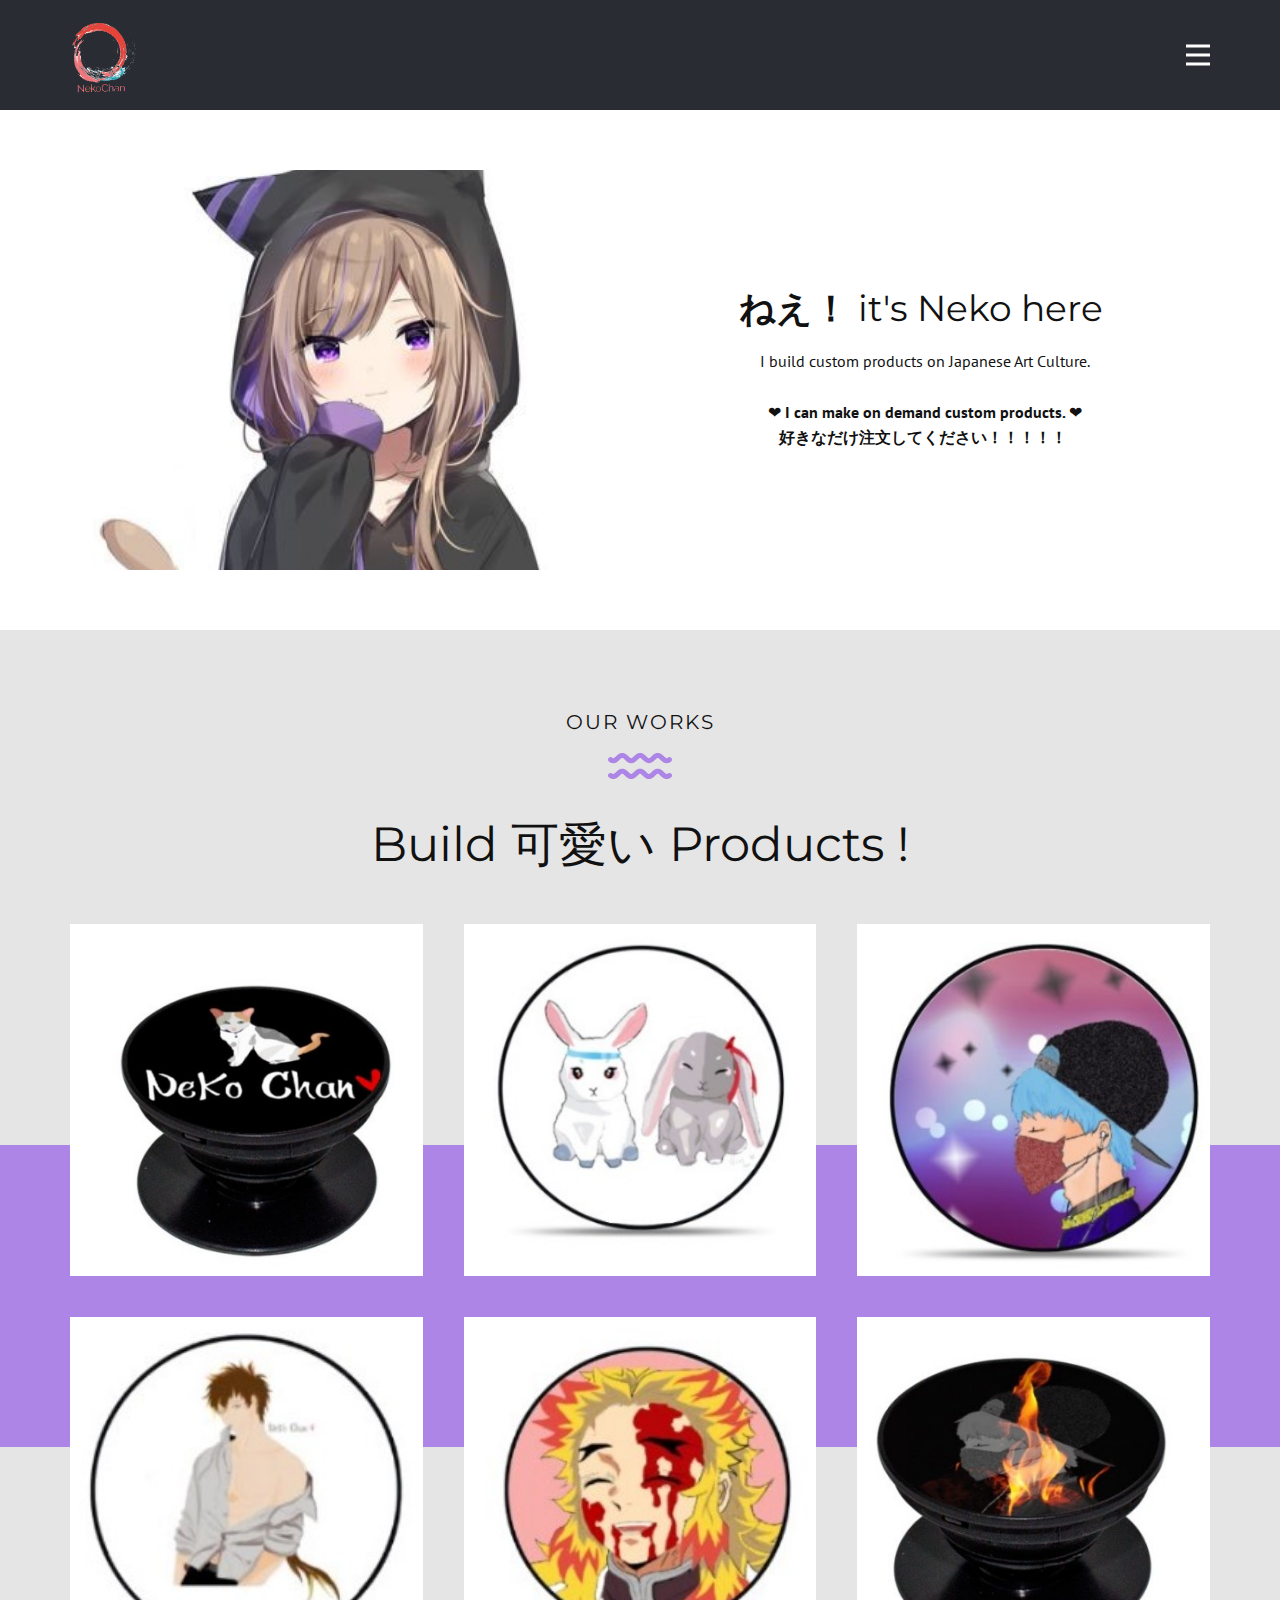
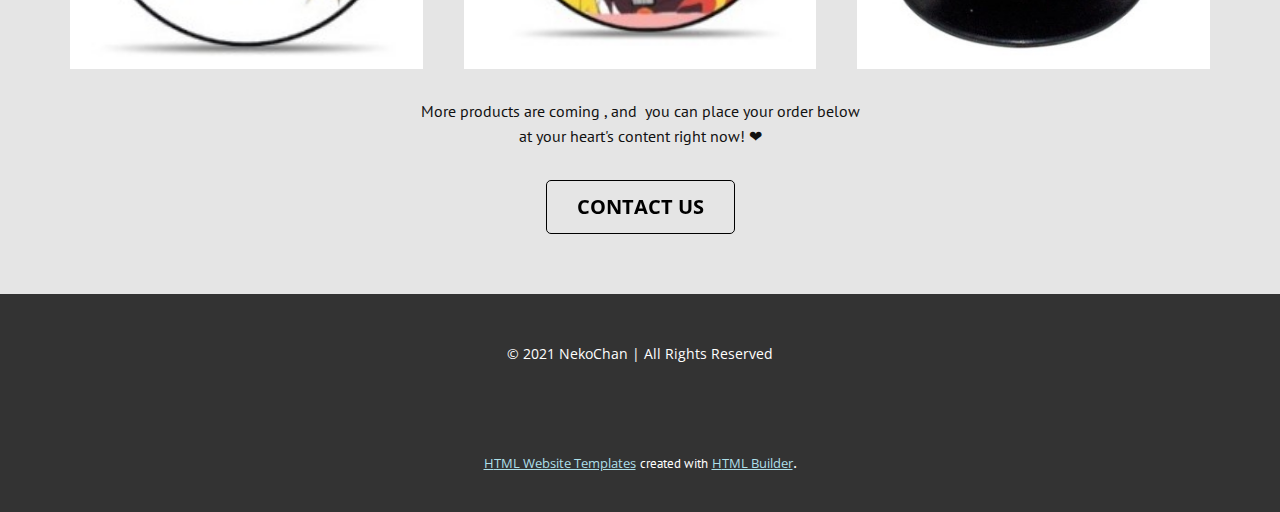
==== Base.html @ 0c1bdc20 "Final Push for setting up !" ====
<!DOCTYPE html>
<html style="font-size: 16px;"><head>
    <meta name="viewport" content="width=device-width, initial-scale=1.0">
    <meta charset="utf-8">
    <meta name="keywords" content="Anime , Japanese , Weeb , Manga , Geek , Nerd , Art , PopSockets , Cases , Phone Cover , Mobile Cover">
    <meta name="description" content="Japanese Culture , Weeb , Anime &amp; Nerdy products available on request! ">
    <meta name="page_type" content="np-template-header-footer-from-plugin">
    <title>NekoArt</title>
    <link rel="stylesheet" href="nicepage.css" media="screen">
<link rel="stylesheet" href="Base.css" media="screen">
    <script class="u-script" type="text/javascript" src="jquery-1.9.1.min.js" defer=""></script>
    <script class="u-script" type="text/javascript" src="nicepage.js" defer=""></script>
    <meta name="generator" content="Nicepage 3.20.5, nicepage.com">
    <meta property="og:title" content="NekoChan's ">
    <meta property="og:description" content="Anime Products for sale!">
    <meta property="og:image" content="images/CzbiLQWb.jpg">
    <link id="u-theme-google-font" rel="stylesheet" href="https://fonts.googleapis.com/css?family=Montserrat:100,100i,200,200i,300,300i,400,400i,500,500i,600,600i,700,700i,800,800i,900,900i|Open+Sans:300,300i,400,400i,600,600i,700,700i,800,800i">
    <link id="u-page-google-font" rel="stylesheet" href="https://fonts.googleapis.com/css?family=PT+Sans:400,400i,700,700i|Montserrat:100,100i,200,200i,300,300i,400,400i,500,500i,600,600i,700,700i,800,800i,900,900i">
    
    
    
    <script type="application/ld+json">{
		"@context": "http://schema.org",
		"@type": "Organization",
		"name": "",
		"logo": "images/logo_150.png"
}</script>
    <meta name="theme-color" content="#47b2c9">
    <meta property="og:type" content="website">
  </head>
  <body class="u-body"><header class="u-clearfix u-header u-palette-5-dark-3 u-header" id="sec-a6db"><div class="u-clearfix u-sheet u-sheet-1">
        <a href="https://nicepage.com" class="u-image u-logo u-image-1" data-image-width="139" data-image-height="150">
          <img src="images/logo_150.png" class="u-logo-image u-logo-image-1" data-image-width="72.6262">
        </a>
        <nav class="u-menu u-menu-dropdown u-offcanvas u-menu-1" data-responsive-from="XL">
          <div class="menu-collapse" style="font-size: 1rem; letter-spacing: 0px; font-weight: 700;" wfd-invisible="true">
            <a class="u-button-style u-custom-active-border-color u-custom-border u-custom-border-color u-custom-borders u-custom-hover-border-color u-custom-left-right-menu-spacing u-custom-padding-bottom u-custom-text-active-color u-custom-text-color u-custom-text-hover-color u-custom-top-bottom-menu-spacing u-nav-link u-text-active-palette-1-base u-text-hover-palette-2-base" href="#">
              <svg><use xlink:href="#menu-hamburger"></use></svg>
              <svg version="1.1" xmlns="http://www.w3.org/2000/svg" xmlns:xlink="http://www.w3.org/1999/xlink"><defs><symbol id="menu-hamburger" viewBox="0 0 16 16" style="width: 16px; height: 16px;"><rect y="1" width="16" height="2"></rect><rect y="7" width="16" height="2"></rect><rect y="13" width="16" height="2"></rect>
</symbol>
</defs></svg>
            </a>
          </div>
          <div class="u-custom-menu u-nav-container" wfd-invisible="true">
            <ul class="u-nav u-spacing-20 u-unstyled u-nav-1"><li class="u-nav-item"><a class="u-border-active-palette-1-base u-border-hover-palette-1-base u-button-style u-nav-link u-text-active-palette-1-base u-text-grey-90 u-text-hover-palette-2-base" href="https://www.deviantart.com/xnekoxchan" target="_blank" style="padding: 10px;">About me</a>
</li><li class="u-nav-item"><a class="u-border-active-palette-1-base u-border-hover-palette-1-base u-button-style u-nav-link u-text-active-palette-1-base u-text-grey-90 u-text-hover-palette-2-base" href="https://www.instagram.com/_neko_chan___/" target="_blank" style="padding: 10px;">Instagram</a>
</li><li class="u-nav-item"><a class="u-border-active-palette-1-base u-border-hover-palette-1-base u-button-style u-nav-link u-text-active-palette-1-base u-text-grey-90 u-text-hover-palette-2-base" href="https://www.behance.net/piyalichakrab1" target="_blank" style="padding: 10px;">Contact Me ❤</a>
</li></ul>
          </div>
          <div class="u-custom-menu u-nav-container-collapse" wfd-invisible="true">
            <div class="u-black u-container-style u-inner-container-layout u-opacity u-opacity-95 u-sidenav">
              <div class="u-sidenav-overflow">
                <div class="u-menu-close"></div>
                <ul class="u-align-center u-nav u-popupmenu-items u-unstyled u-nav-2"><li class="u-nav-item"><a class="u-button-style u-nav-link" href="https://www.deviantart.com/xnekoxchan" target="_blank" style="padding: 10px;">About me</a>
</li><li class="u-nav-item"><a class="u-button-style u-nav-link" href="https://www.instagram.com/_neko_chan___/" target="_blank" style="padding: 10px;">Instagram</a>
</li><li class="u-nav-item"><a class="u-button-style u-nav-link" href="https://www.behance.net/piyalichakrab1" target="_blank" style="padding: 10px;">Contact Me ❤</a>
</li></ul>
              </div>
            </div>
            <div class="u-black u-menu-overlay u-opacity u-opacity-70" wfd-invisible="true"></div>
          </div>
        </nav>
      </div></header> 
    <section class="u-clearfix u-section-1" id="sec-93fe">
      <div class="u-clearfix u-sheet u-sheet-1">
        <div class="u-clearfix u-expanded-width u-layout-wrap u-layout-wrap-1">
          <div class="u-layout">
            <div class="u-layout-row">
              <div class="u-container-style u-image u-layout-cell u-size-30 u-image-1" data-image-width="400" data-image-height="400">
                <div class="u-container-layout u-valign-top u-container-layout-1"></div>
              </div>
              <div class="u-align-center u-container-style u-layout-cell u-size-30 u-layout-cell-2">
                <div class="u-container-layout u-valign-middle u-container-layout-2">
                  <h2 class="u-text u-text-default u-text-1">
                    <span style="font-weight: 700;"> ねえ！</span>&nbsp;it's Neko here&nbsp;
                  </h2>
                  <p class="u-text u-text-2">I build custom products on Japanese Art Culture.<br>
                    <br>❤<span style="font-weight: 700;"> I can make on demand custom products. </span>❤<br>
                    <span style="font-weight: 700;">好きなだけ注文してください！！！！！&nbsp;</span>
                    <br>
                  </p>
                </div>
              </div>
            </div>
          </div>
        </div>
      </div>
    </section>
    <section class="u-align-center u-clearfix u-grey-10 u-section-2" id="sec-4946">
      <h5 class="u-text u-text-default u-text-1">our works</h5><span class="u-icon u-icon-circle u-text-palette-4-light-1 u-icon-1"><svg class="u-svg-link" preserveAspectRatio="xMidYMin slice" viewBox="0 0 512 512" style=""><use xlink:href="#svg-9112"></use></svg><svg class="u-svg-content" viewBox="0 0 512 512" id="svg-9112"><path d="m469.539 360.599c-12.87 0-25.74-4.721-36.002-14.162l-26.416-24.304c-5.116-4.708-12.813-4.684-17.902.058l-25.486 23.749c-20.328 18.943-52.175 18.944-72.503 0l-25.486-23.749c-5.088-4.74-12.784-4.766-17.902-.058l-26.416 24.303c-20.525 18.884-51.48 18.883-72.005 0l-26.559-24.436c-5.084-4.678-12.754-4.679-17.839 0l-26.559 24.435c-20.525 18.883-51.48 18.884-72.005 0-8.129-7.479-8.656-20.131-1.178-28.26 7.478-8.128 20.131-8.657 28.26-1.178 5.086 4.679 12.754 4.678 17.84 0l26.559-24.435c20.524-18.883 51.48-18.883 72.004 0l26.56 24.436c5.085 4.678 12.755 4.679 17.84 0l26.415-24.303c9.862-9.073 22.641-14.064 36-14.064h.172c13.422.043 26.236 5.12 36.082 14.295l25.486 23.749c5.12 4.771 12.844 4.771 17.964 0l25.486-23.749c9.846-9.175 22.66-14.251 36.082-14.294 13.404-.019 26.268 4.952 36.172 14.064l26.416 24.303c5.085 4.678 12.755 4.679 17.84 0 8.128-7.479 20.781-6.951 28.26 1.178s6.951 20.781-1.178 28.26c-10.262 9.441-23.132 14.162-36.002 14.162zm36.002-141.163c8.129-7.479 8.656-20.131 1.178-28.26s-20.131-8.657-28.26-1.178c-5.085 4.679-12.755 4.679-17.84 0l-26.416-24.303c-9.904-9.112-22.769-14.082-36.172-14.064-13.422.043-26.236 5.12-36.082 14.294l-25.486 23.749c-5.12 4.771-12.844 4.771-17.964 0l-25.486-23.749c-9.846-9.175-22.66-14.252-36.082-14.295-.057 0-.114 0-.172 0-13.36 0-26.139 4.991-36 14.064l-26.415 24.303c-5.085 4.679-12.755 4.679-17.84 0l-26.56-24.436c-20.524-18.883-51.48-18.882-72.004 0l-26.559 24.435c-5.086 4.678-12.754 4.679-17.84 0-8.128-7.479-20.782-6.951-28.26 1.178-7.479 8.128-6.951 20.781 1.178 28.26 20.524 18.883 51.479 18.883 72.005 0l26.559-24.435c5.085-4.679 12.755-4.679 17.839 0l26.56 24.436c20.524 18.883 51.479 18.883 72.005 0l26.416-24.303c5.118-4.708 12.814-4.682 17.902.058l25.486 23.749c20.329 18.944 52.176 18.943 72.503 0l25.486-23.749c5.089-4.742 12.786-4.765 17.902-.058l26.416 24.304c10.262 9.441 23.132 14.162 36.002 14.162 12.869.001 25.739-4.72 36.001-14.162z"></path></svg></span>
      <h1 class="u-text u-text-2"> Build ​可愛い&nbsp;Products !</h1>
      <div class="u-expanded-width u-palette-4-light-1 u-shape u-shape-rectangle u-shape-1"></div>
      <div class="u-gallery u-layout-grid u-lightbox u-show-text-on-hover u-gallery-1">
        <div class="u-gallery-inner u-gallery-inner-1">
          <div class="u-effect-fade u-effect-hover-zoom u-gallery-item">
            <div class="u-back-slide" data-image-width="424" data-image-height="411">
              <img class="u-back-image u-expanded" src="images/pop1.jpg">
            </div>
            <div class="u-over-slide u-shading u-over-slide-1">
              <h3 class="u-gallery-heading"></h3>
              <p class="u-gallery-text"></p>
            </div>
          </div>
          <div class="u-effect-fade u-effect-hover-zoom u-gallery-item">
            <div class="u-back-slide" data-image-width="366" data-image-height="306">
              <img class="u-back-image u-expanded" src="images/pop2.jpg">
            </div>
            <div class="u-over-slide u-shading u-over-slide-2">
              <h3 class="u-gallery-heading"></h3>
              <p class="u-gallery-text"></p>
            </div>
          </div>
          <div class="u-effect-fade u-effect-hover-zoom u-gallery-item">
            <div class="u-back-slide" data-image-width="315" data-image-height="311">
              <img class="u-back-image u-expanded" src="images/pop4.jpg">
            </div>
            <div class="u-over-slide u-shading u-over-slide-3">
              <h3 class="u-gallery-heading"></h3>
              <p class="u-gallery-text"></p>
            </div>
          </div>
          <div class="u-effect-fade u-effect-hover-zoom u-gallery-item">
            <div class="u-back-slide" data-image-width="253" data-image-height="216">
              <img class="u-back-image u-expanded" src="images/pop8.jpg">
            </div>
            <div class="u-over-slide u-shading u-over-slide-4">
              <h3 class="u-gallery-heading"></h3>
              <p class="u-gallery-text"></p>
            </div>
          </div>
          <div class="u-effect-fade u-effect-hover-zoom u-gallery-item">
            <div class="u-back-slide" data-image-width="274" data-image-height="240">
              <img class="u-back-image u-expanded" src="images/pop7.jpg">
            </div>
            <div class="u-over-slide u-shading u-over-slide-5">
              <h3 class="u-gallery-heading"></h3>
              <p class="u-gallery-text"></p>
            </div>
          </div>
          <div class="u-effect-fade u-effect-hover-zoom u-gallery-item">
            <div class="u-back-slide" data-image-width="419" data-image-height="383">
              <img class="u-back-image u-expanded" src="images/pop5.jpg">
            </div>
            <div class="u-over-slide u-shading u-over-slide-6">
              <h3 class="u-gallery-heading"></h3>
              <p class="u-gallery-text"></p>
            </div>
          </div>
        </div>
      </div>
      <p class="u-text u-text-3">More products are coming , and&nbsp; you can place your order below at your heart's content right now! ❤</p>
      <a href="https://www.instagram.com/_neko_chan___/" class="u-border-1 u-border-black u-border-hover-grey-25 u-btn u-btn-round u-button-style u-hover-palette-2-light-1 u-none u-radius-5 u-text-active-white u-text-black u-text-hover-white u-btn-1" data-animation-name="flash" data-animation-duration="1000" data-animation-delay="0" data-animation-direction="" target="_blank">Contact Us</a>
    </section>
    
    
    <footer class="u-align-center u-clearfix u-footer u-grey-80 u-footer" id="sec-c599"><div class="u-clearfix u-sheet u-sheet-1">
        <p class="u-small-text u-text u-text-variant u-text-1"> © 2021 NekoChan | All Rights Reserved</p>
      </div></footer>
    <section class="u-backlink u-clearfix u-grey-80">
      <a class="u-link" href="https://nicepage.com/html-templates" target="_blank">
        <span>HTML Website Templates</span>
      </a>
      <p class="u-text">
        <span>created with</span>
      </p>
      <a class="u-link" href="https://nicepage.com/html-website-builder" target="_blank">
        <span>HTML Builder</span>
      </a>. 
    </section>
  
</body></html>
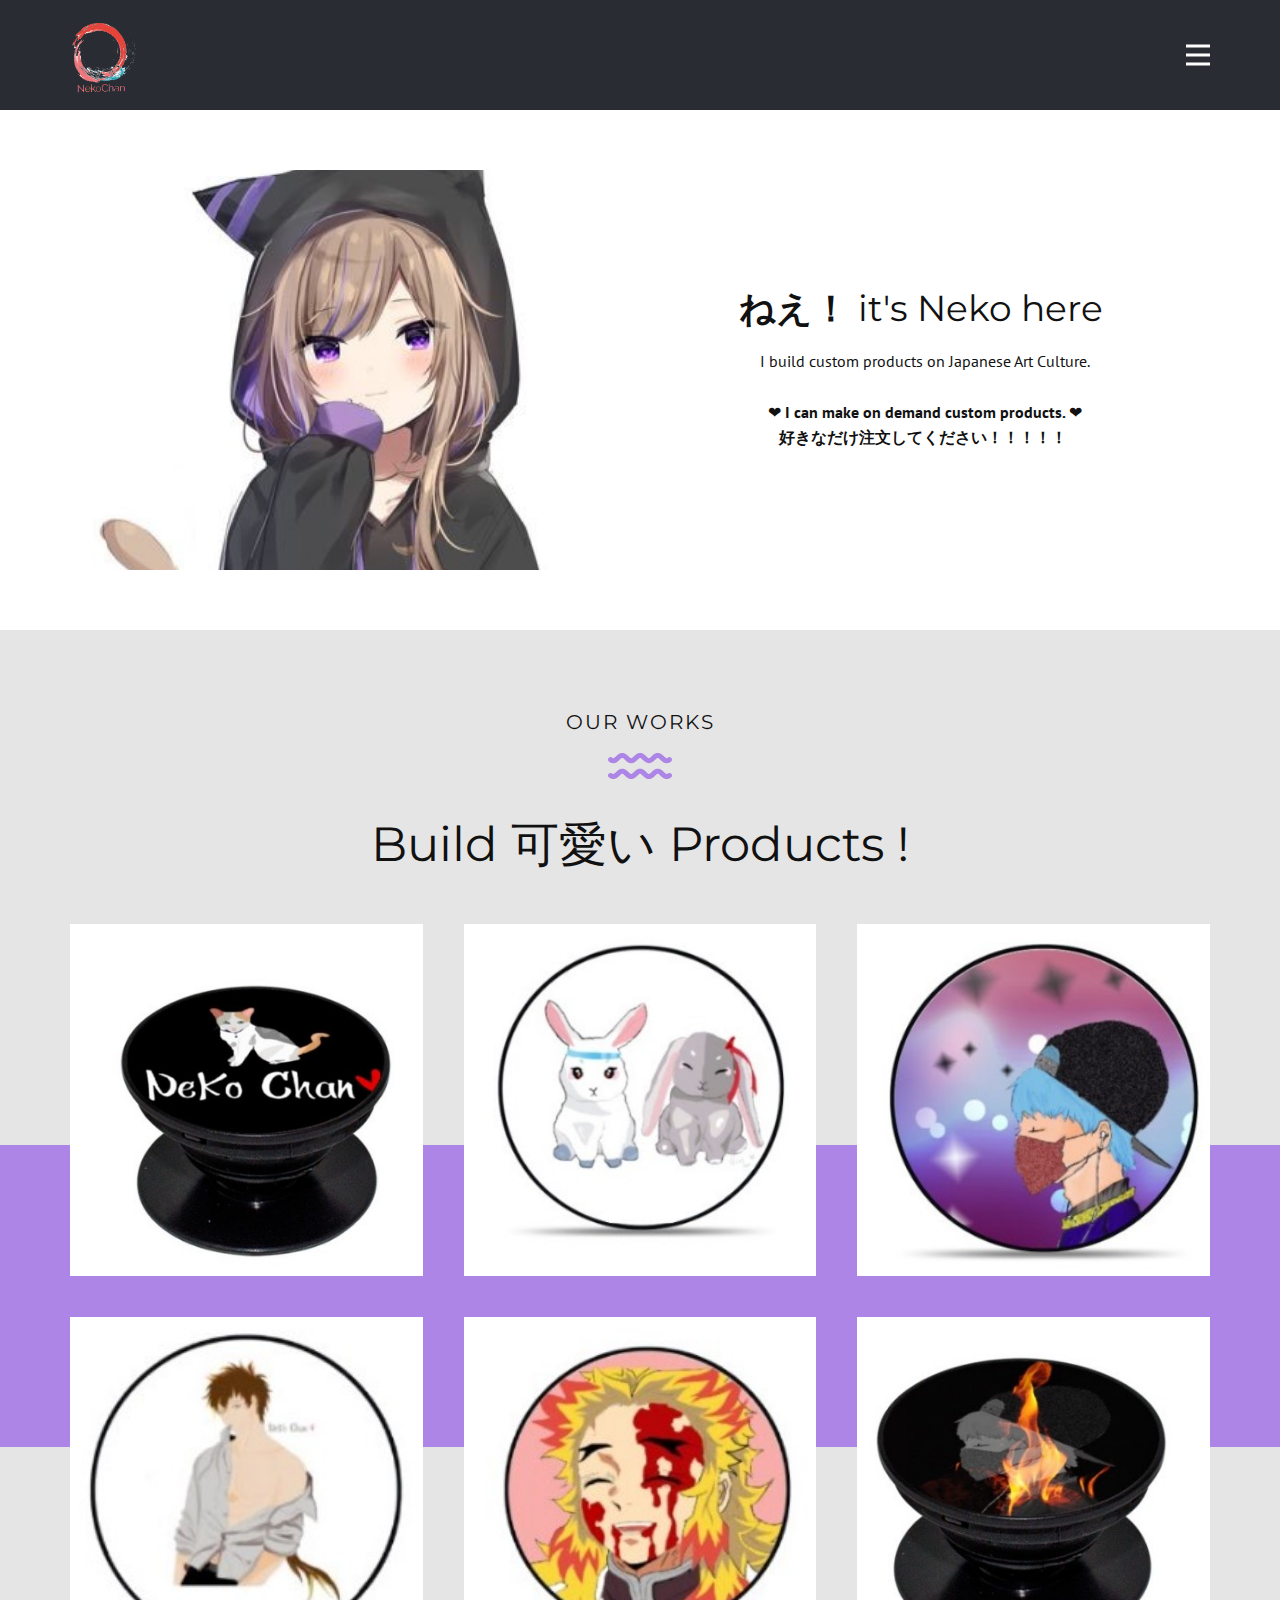
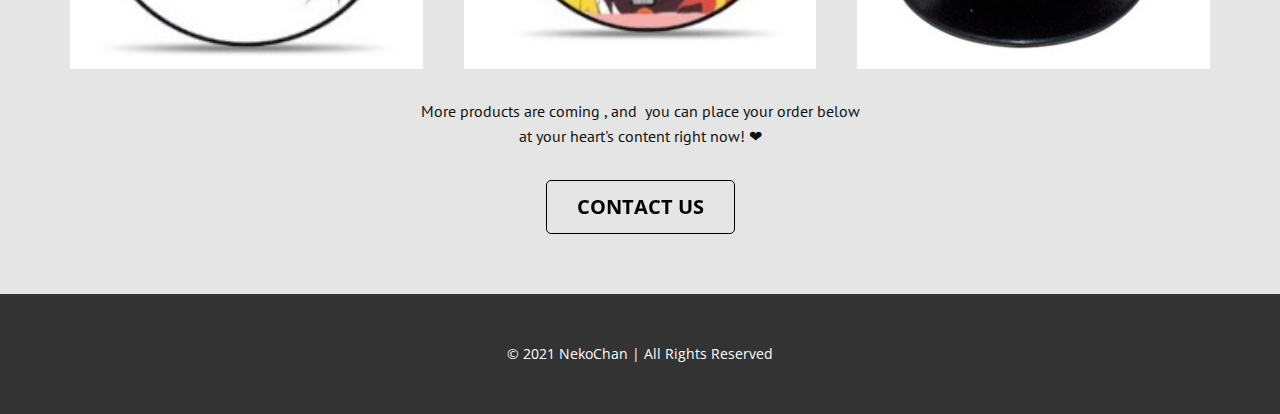
==== commit 9f30a9d7: "Removed Unknown Content" ====
--- a/Base.html
+++ b/Base.html
@@ -156,16 +156,5 @@
     <footer class="u-align-center u-clearfix u-footer u-grey-80 u-footer" id="sec-c599"><div class="u-clearfix u-sheet u-sheet-1">
         <p class="u-small-text u-text u-text-variant u-text-1"> © 2021 NekoChan | All Rights Reserved</p>
       </div></footer>
-    <section class="u-backlink u-clearfix u-grey-80">
-      <a class="u-link" href="https://nicepage.com/html-templates" target="_blank">
-        <span>HTML Website Templates</span>
-      </a>
-      <p class="u-text">
-        <span>created with</span>
-      </p>
-      <a class="u-link" href="https://nicepage.com/html-website-builder" target="_blank">
-        <span>HTML Builder</span>
-      </a>. 
-    </section>
   
 </body></html>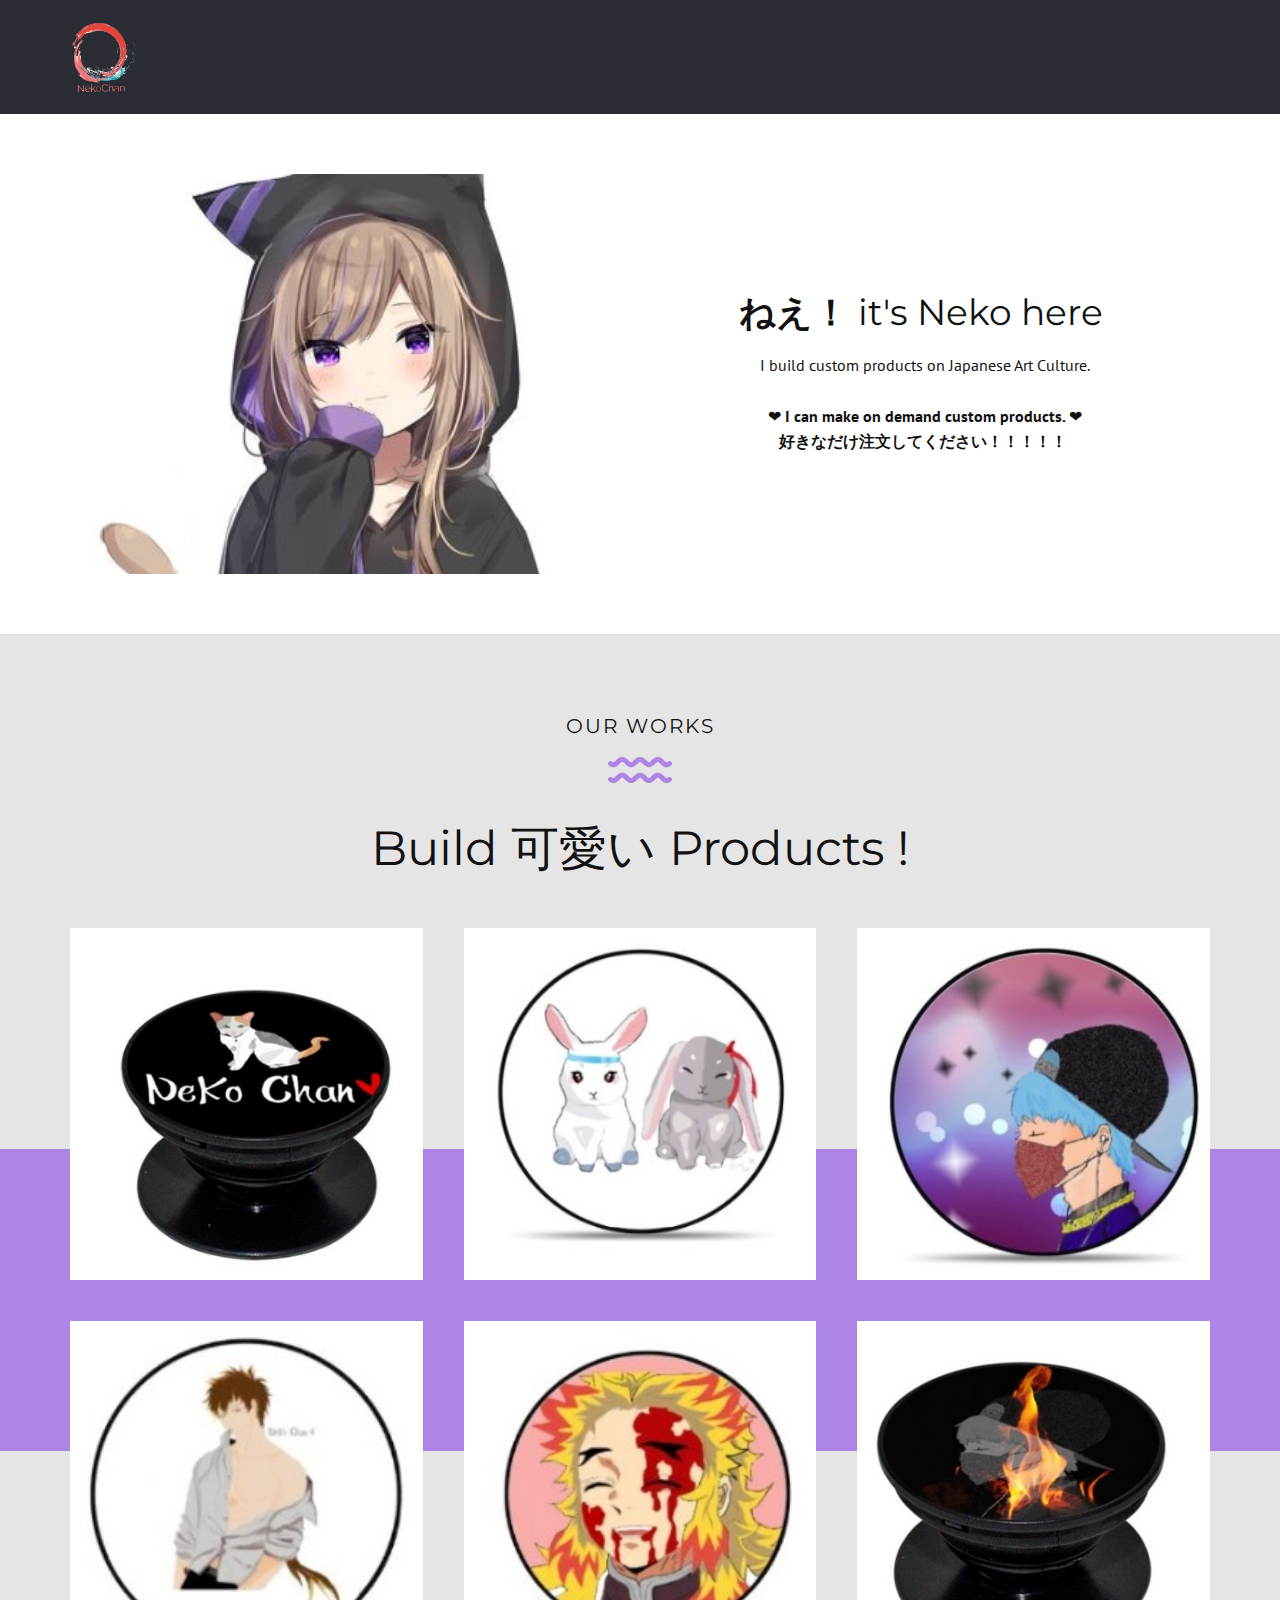
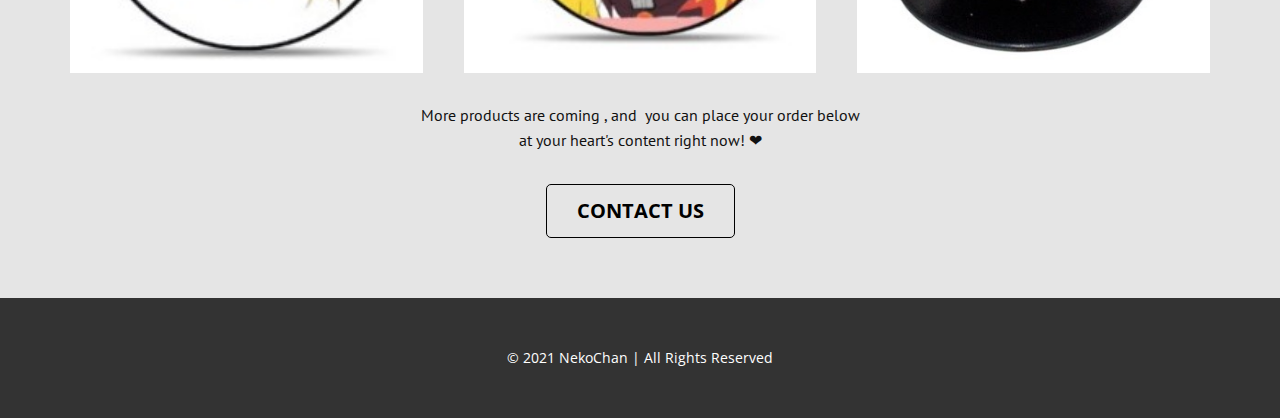
==== commit 1b355a93: "Ok then!" ====
--- a/Base.html
+++ b/Base.html
@@ -9,8 +9,6 @@
     <link rel="stylesheet" href="nicepage.css" media="screen">
 <link rel="stylesheet" href="Base.css" media="screen">
     <script class="u-script" type="text/javascript" src="jquery-1.9.1.min.js" defer=""></script>
-    <script class="u-script" type="text/javascript" src="nicepage.js" defer=""></script>
-    <meta name="generator" content="Nicepage 3.20.5, nicepage.com">
     <meta property="og:title" content="NekoChan's ">
     <meta property="og:description" content="Anime Products for sale!">
     <meta property="og:image" content="images/CzbiLQWb.jpg">
@@ -157,4 +155,4 @@
         <p class="u-small-text u-text u-text-variant u-text-1"> © 2021 NekoChan | All Rights Reserved</p>
       </div></footer>
   
-</body></html>+</body></html>
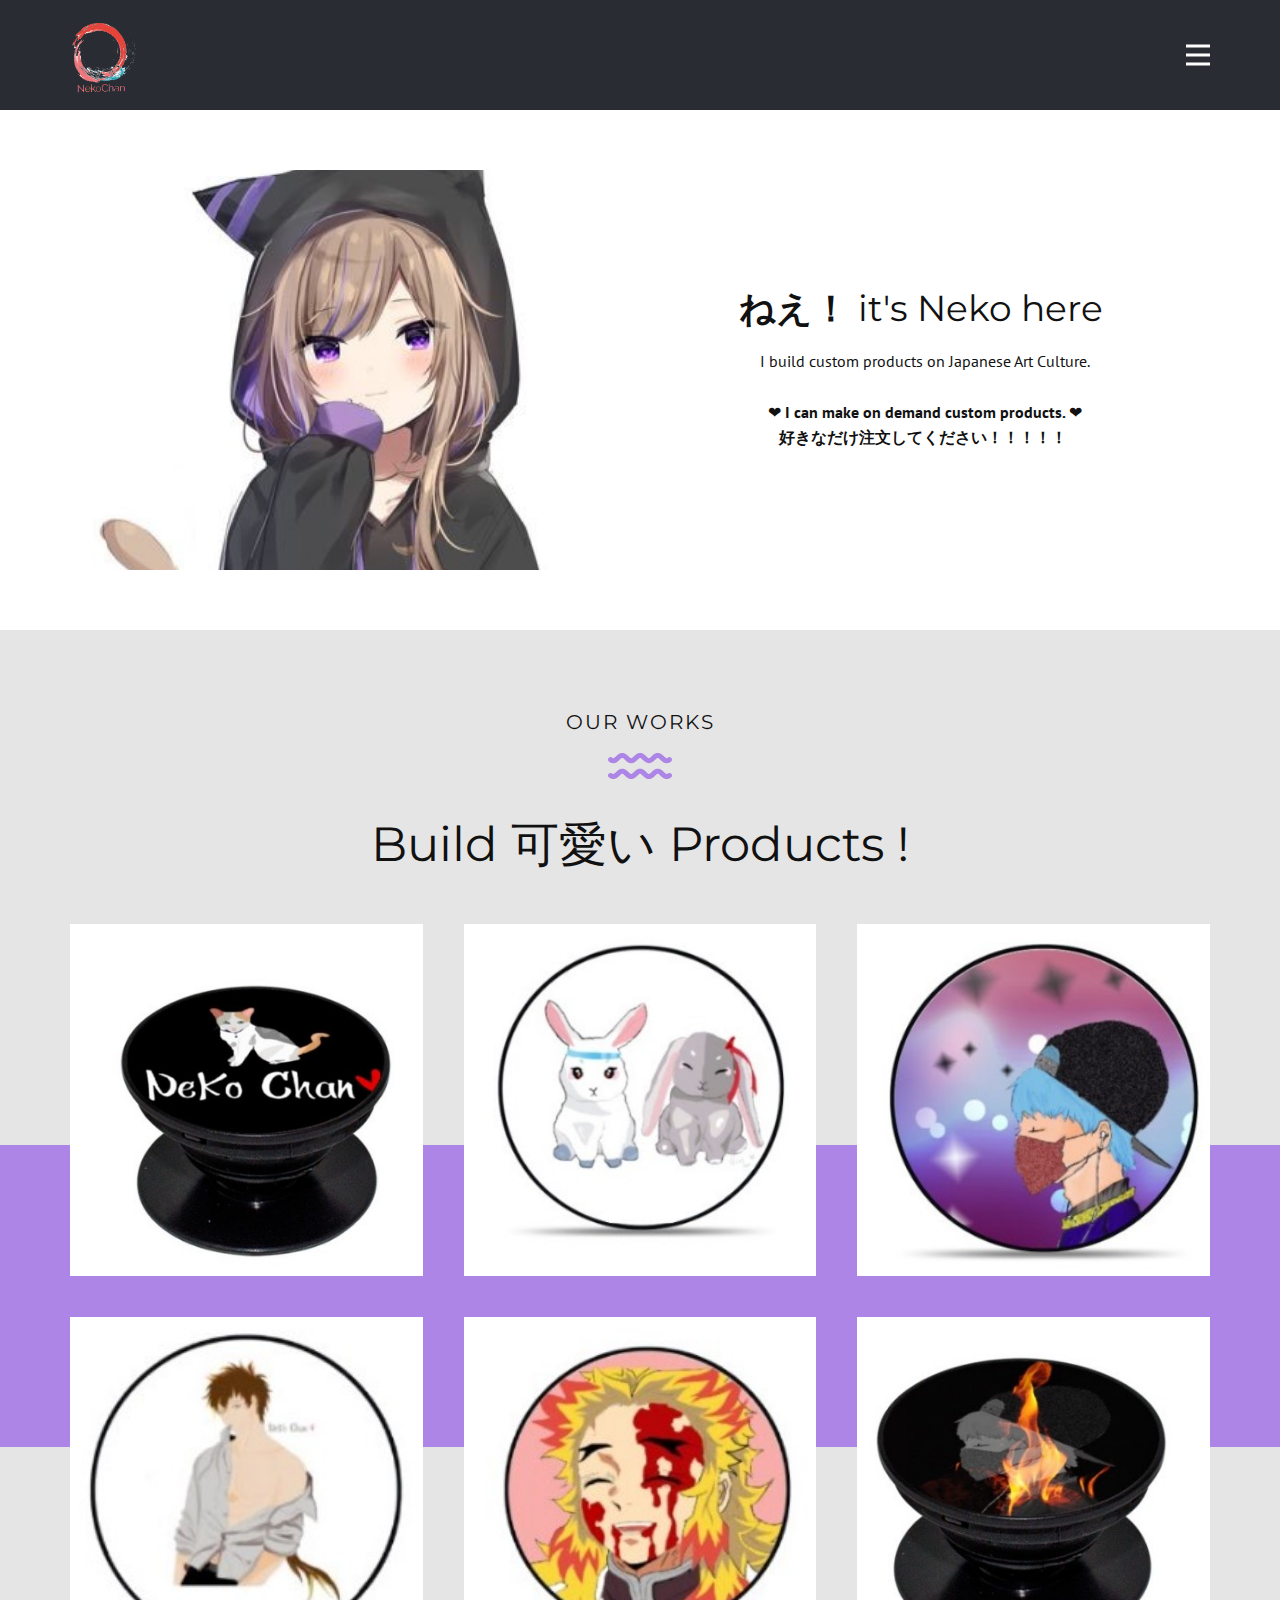
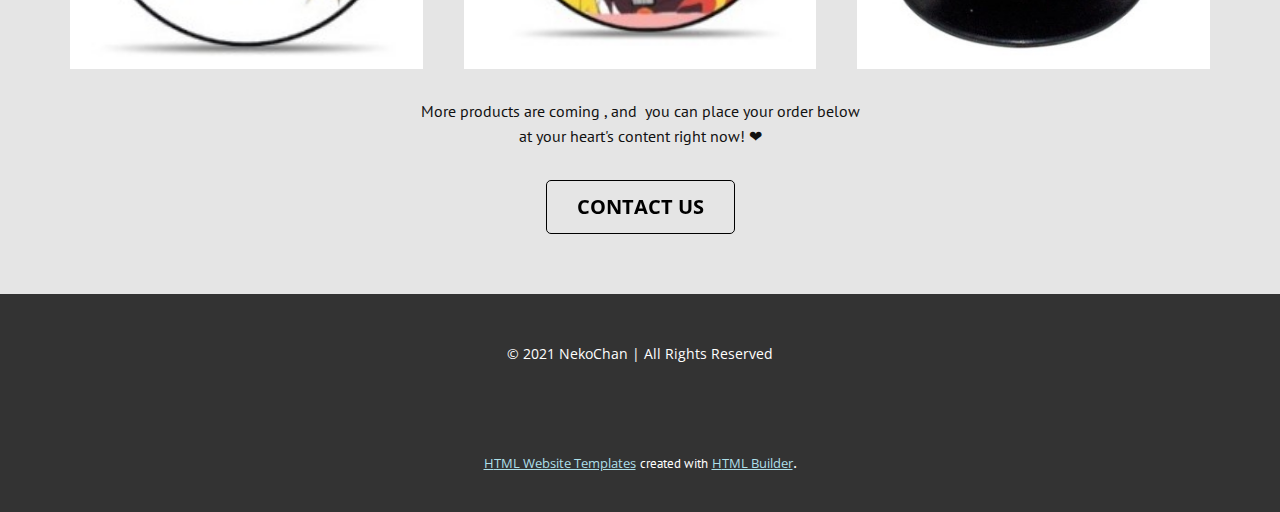
==== commit dcfcc3e9: "again , it's irritating!!" ====
--- a/Base.html
+++ b/Base.html
@@ -9,6 +9,8 @@
     <link rel="stylesheet" href="nicepage.css" media="screen">
 <link rel="stylesheet" href="Base.css" media="screen">
     <script class="u-script" type="text/javascript" src="jquery-1.9.1.min.js" defer=""></script>
+    <script class="u-script" type="text/javascript" src="nicepage.js" defer=""></script>
+    <meta name="generator" content="Nicepage 3.20.5, nicepage.com">
     <meta property="og:title" content="NekoChan's ">
     <meta property="og:description" content="Anime Products for sale!">
     <meta property="og:image" content="images/CzbiLQWb.jpg">
@@ -154,5 +156,16 @@
     <footer class="u-align-center u-clearfix u-footer u-grey-80 u-footer" id="sec-c599"><div class="u-clearfix u-sheet u-sheet-1">
         <p class="u-small-text u-text u-text-variant u-text-1"> © 2021 NekoChan | All Rights Reserved</p>
       </div></footer>
+    <section class="u-backlink u-clearfix u-grey-80">
+      <a class="u-link" href="https://nicepage.com/html-templates" target="_blank">
+        <span>HTML Website Templates</span>
+      </a>
+      <p class="u-text">
+        <span>created with</span>
+      </p>
+      <a class="u-link" href="https://nicepage.com/html-website-builder" target="_blank">
+        <span>HTML Builder</span>
+      </a>. 
+    </section>
   
-</body></html>
+</body></html>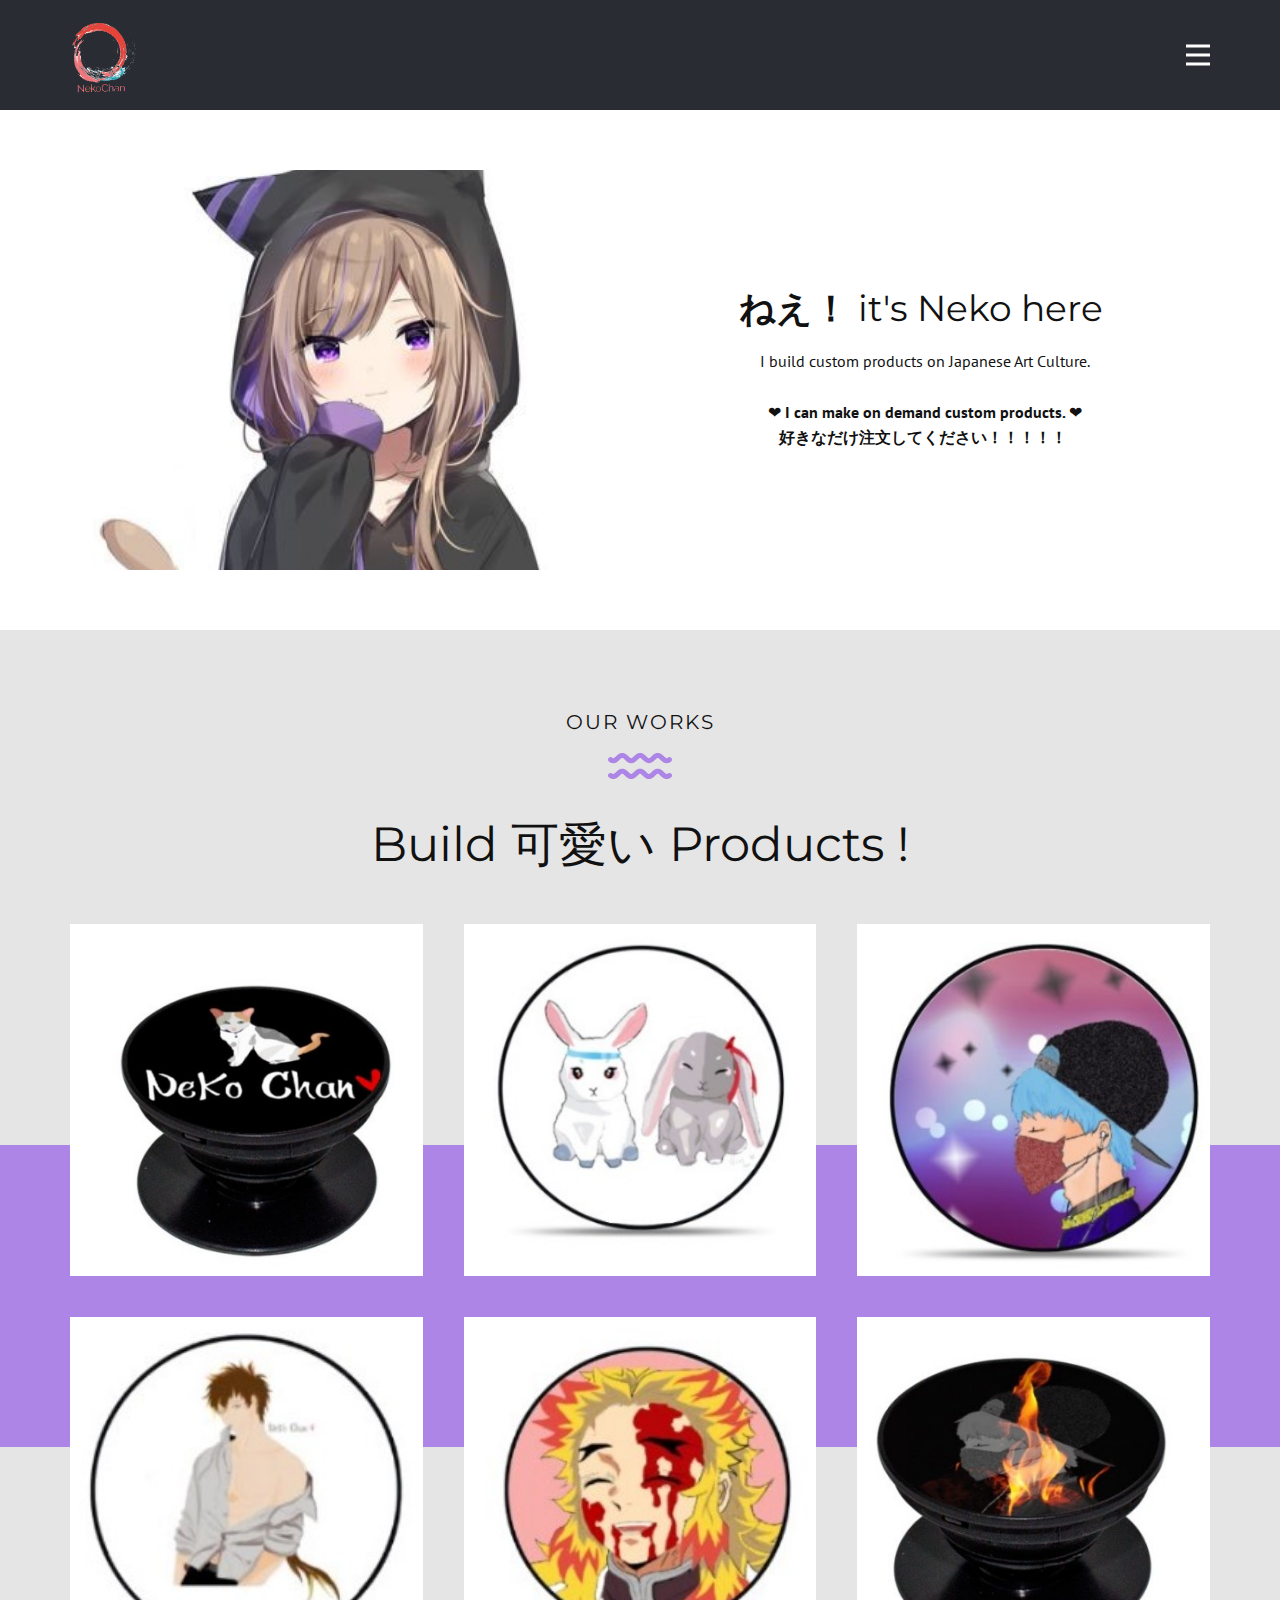
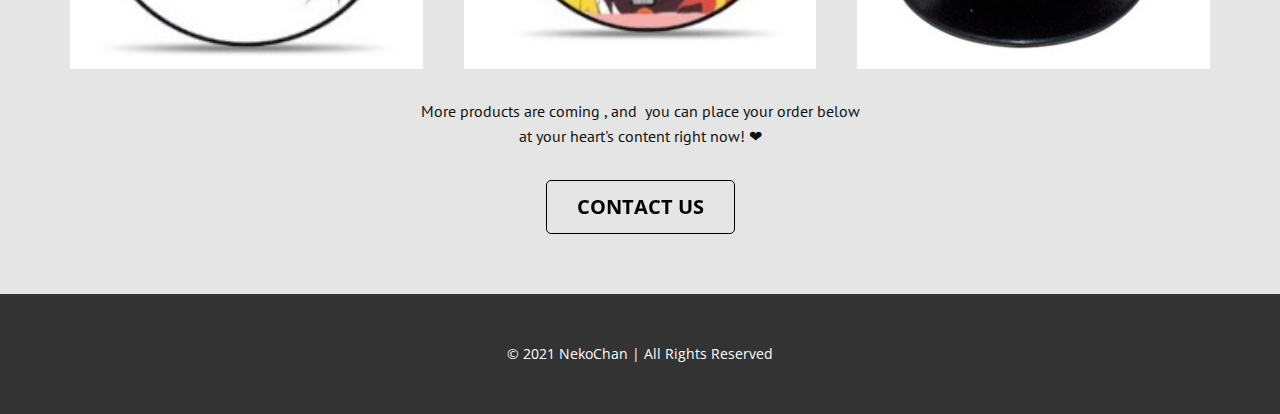
==== commit 193bb866: "wait a sec!" ====
--- a/Base.html
+++ b/Base.html
@@ -10,7 +10,6 @@
 <link rel="stylesheet" href="Base.css" media="screen">
     <script class="u-script" type="text/javascript" src="jquery-1.9.1.min.js" defer=""></script>
     <script class="u-script" type="text/javascript" src="nicepage.js" defer=""></script>
-    <meta name="generator" content="Nicepage 3.20.5, nicepage.com">
     <meta property="og:title" content="NekoChan's ">
     <meta property="og:description" content="Anime Products for sale!">
     <meta property="og:image" content="images/CzbiLQWb.jpg">
@@ -156,16 +155,5 @@
     <footer class="u-align-center u-clearfix u-footer u-grey-80 u-footer" id="sec-c599"><div class="u-clearfix u-sheet u-sheet-1">
         <p class="u-small-text u-text u-text-variant u-text-1"> © 2021 NekoChan | All Rights Reserved</p>
       </div></footer>
-    <section class="u-backlink u-clearfix u-grey-80">
-      <a class="u-link" href="https://nicepage.com/html-templates" target="_blank">
-        <span>HTML Website Templates</span>
-      </a>
-      <p class="u-text">
-        <span>created with</span>
-      </p>
-      <a class="u-link" href="https://nicepage.com/html-website-builder" target="_blank">
-        <span>HTML Builder</span>
-      </a>. 
-    </section>
   
-</body></html>+</body></html>
